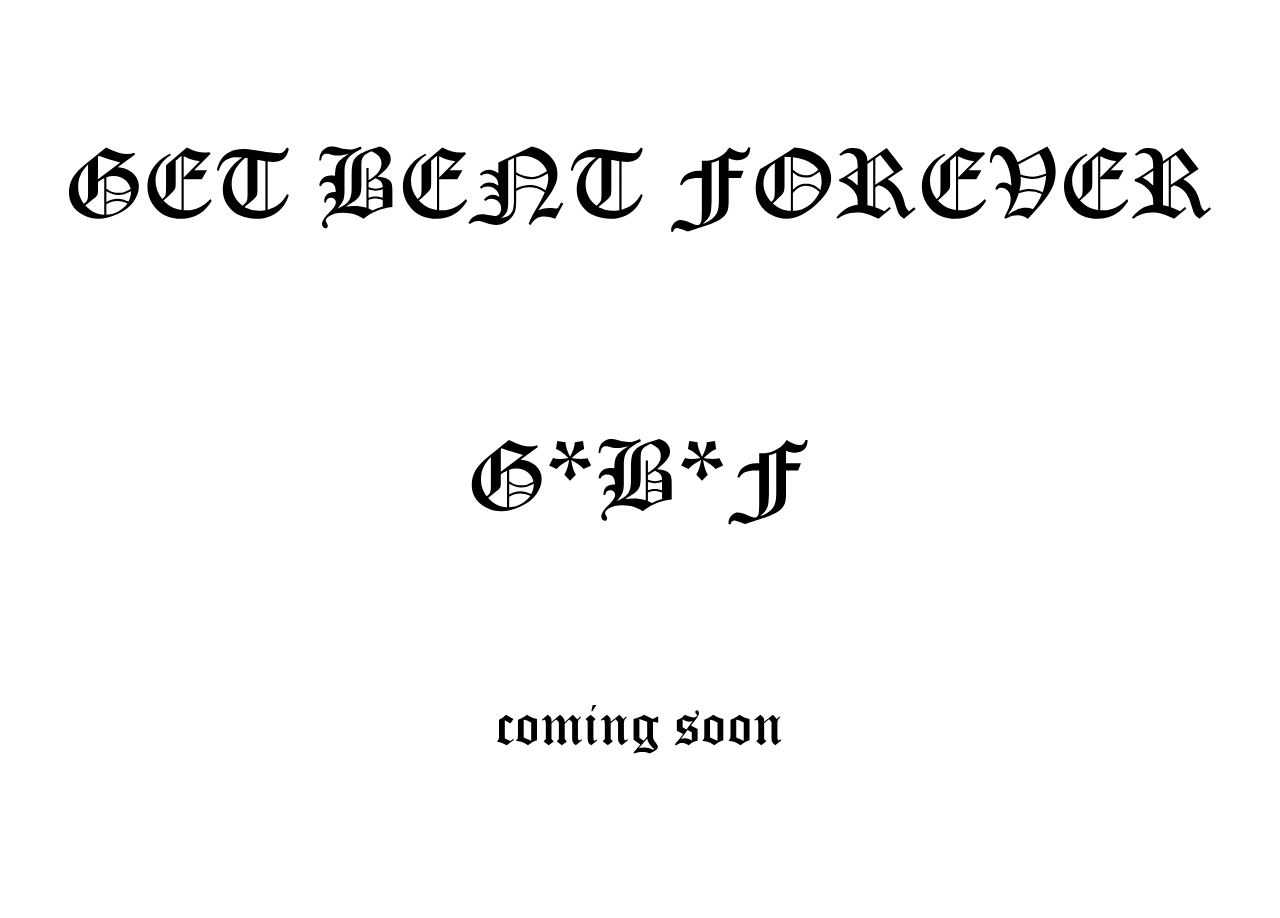
==== index.html @ 322b9543 "gbf initial" ====
<!DOCTYPE html>
<html lang="en">
<head>
  <meta charset="UTF-8">
  <meta name="viewport" content="width=device-width, initial-scale=1.0">
  <meta http-equiv="X-UA-Compatible" content="ie=edge">
  <link rel="stylesheet" href="style.css">
  <title>GET BENT FOREVER</title>
</head>
<body>
  <img src="GBF.svg" alt="GBF" id="logo">
</body>
</html>
---- style.css ----
* {
  box-sizing: border-box;
  margin: 0;
  padding: 0;
}

html {
  width: 100%;
  height: 100%;
  background: white;
}

html:before {
  content: "";
  position: fixed;
  top: 0px;
  left: 0px;
  width: 100%;
  height: 100%;
  background: white;
  z-index: -1;
}

body {
  display: flex;
  flex-direction: column;
  justify-content: center;
  width: 100%;
  height: 100%;
  font-family: Arial, Helvetica, sans-serif;
  color: white;
  -webkit-text-size-adjust: 100%;
}

p {
  margin: 1em 0 0.5em 0;
  padding: 0 0.5em;
}

a {
  color: inherit;
}

#logo {
  width: 100%;
  margin: 1em 0;
  padding: 0 1em;
}
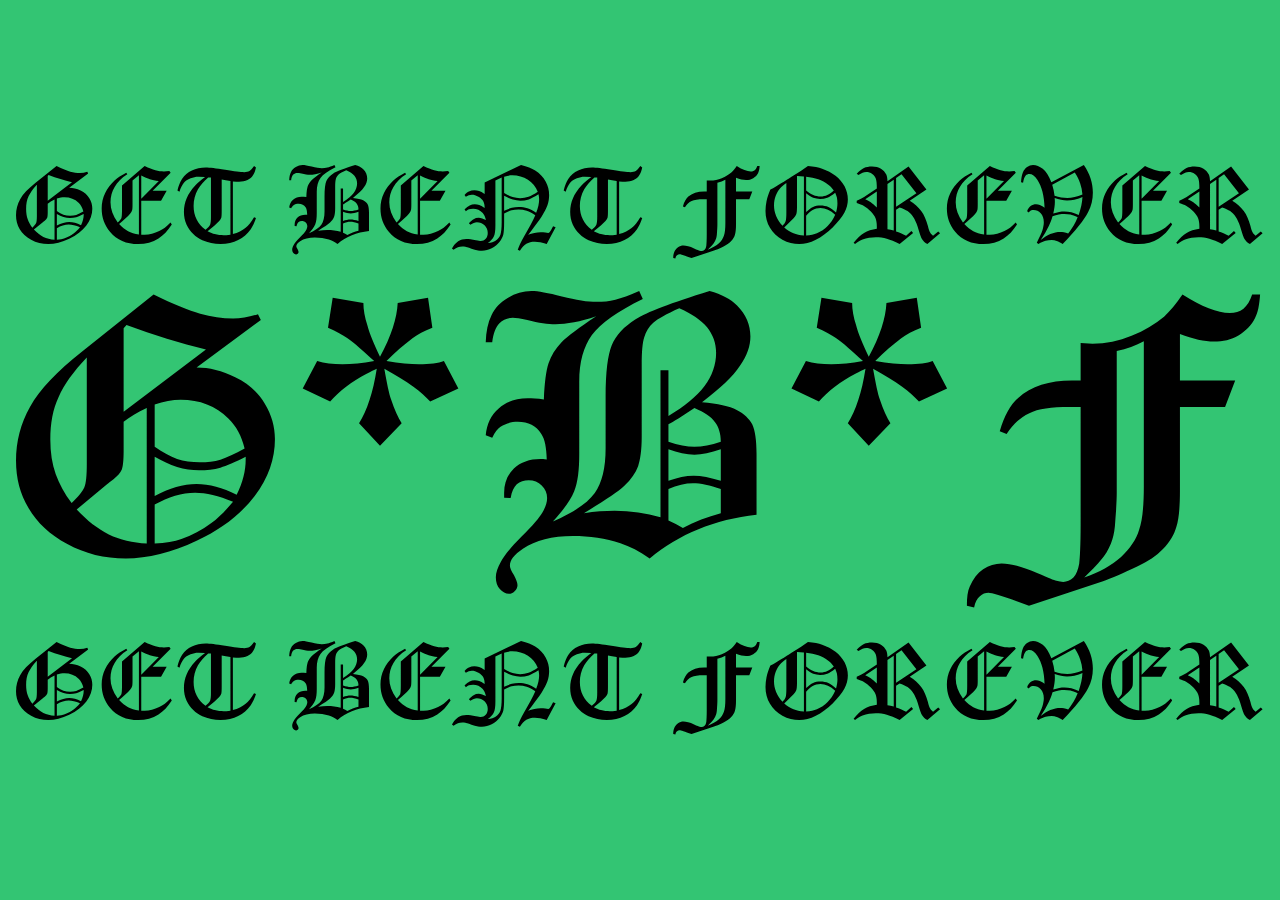
==== commit b9f9ccba: "color + logo" ====
--- a/index.html
+++ b/index.html
@@ -8,6 +8,8 @@
   <title>GET BENT FOREVER</title>
 </head>
 <body>
-  <img src="GBF.svg" alt="GBF" id="logo">
+  <img src="getbentforever.svg" alt="GBF" id="logo">
+  <img src="GBF_logotype.svg" alt="GBF" id="logo">
+  <img src="getbentforever.svg" alt="GBF" id="logo">
 </body>
 </html>--- a/style.css
+++ b/style.css
@@ -7,7 +7,7 @@
 html {
   width: 100%;
   height: 100%;
-  background: white;
+  background: #33c573;
 }
 
 html:before {
@@ -17,7 +17,7 @@
   left: 0px;
   width: 100%;
   height: 100%;
-  background: white;
+  background: #33c573;
   z-index: -1;
 }
 
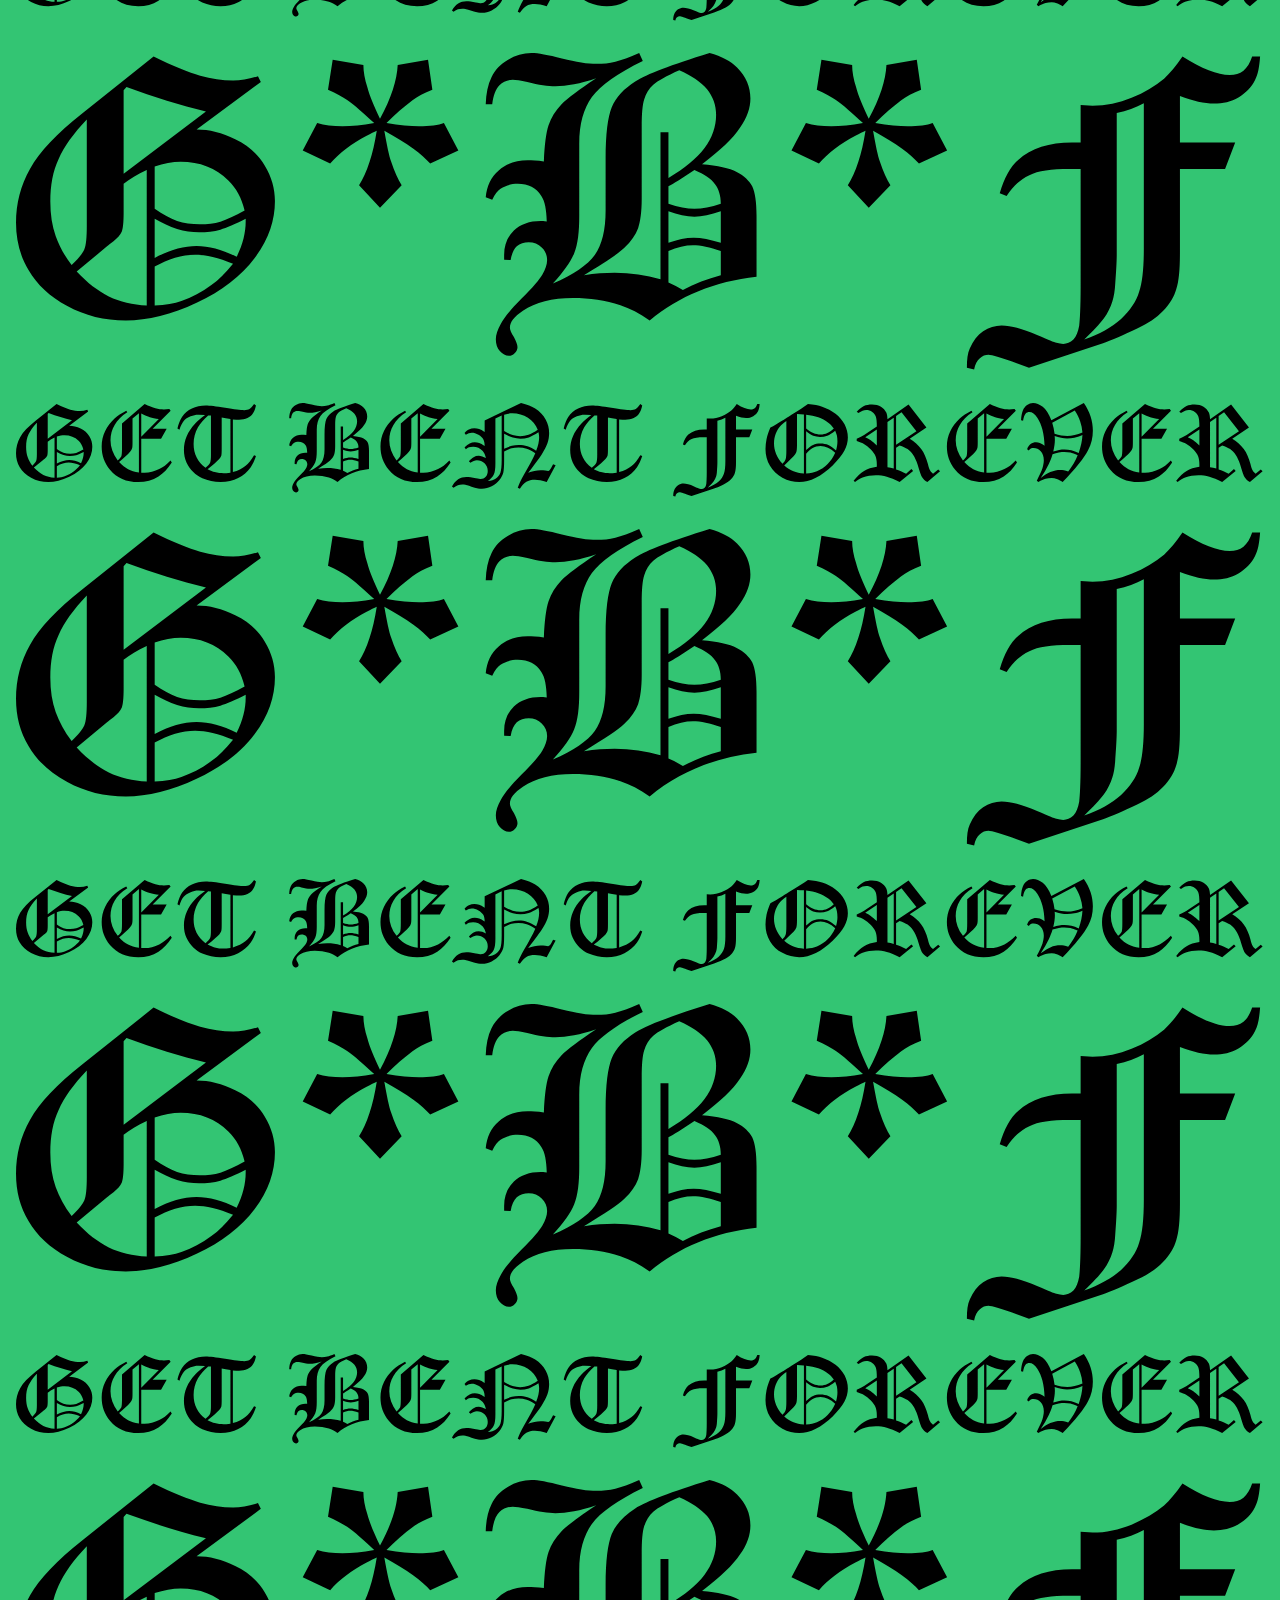
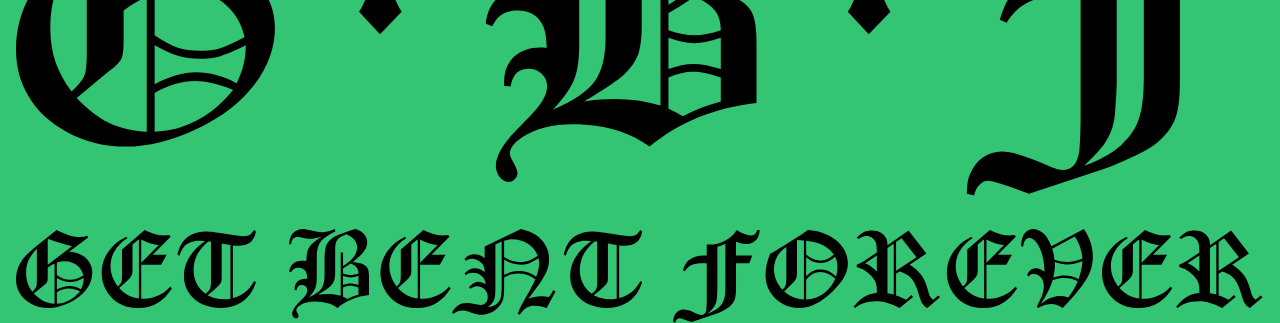
==== commit 4ad5b945: "Update index.html" ====
--- a/index.html
+++ b/index.html
@@ -11,5 +11,15 @@
   <img src="getbentforever.svg" alt="GBF" id="logo">
   <img src="GBF_logotype.svg" alt="GBF" id="logo">
   <img src="getbentforever.svg" alt="GBF" id="logo">
+  <img src="GBF_logotype.svg" alt="GBF" id="logo">
+  <img src="getbentforever.svg" alt="GBF" id="logo">
+  <img src="GBF_logotype.svg" alt="GBF" id="logo">
+  <img src="getbentforever.svg" alt="GBF" id="logo">
+  <img src="GBF_logotype.svg" alt="GBF" id="logo">
+  <img src="getbentforever.svg" alt="GBF" id="logo">
+  <img src="GBF_logotype.svg" alt="GBF" id="logo">
+  <img src="getbentforever.svg" alt="GBF" id="logo">
+  <img src="GBF_logotype.svg" alt="GBF" id="logo">
+  <img src="getbentforever.svg" alt="GBF" id="logo">
 </body>
-</html>+</html>
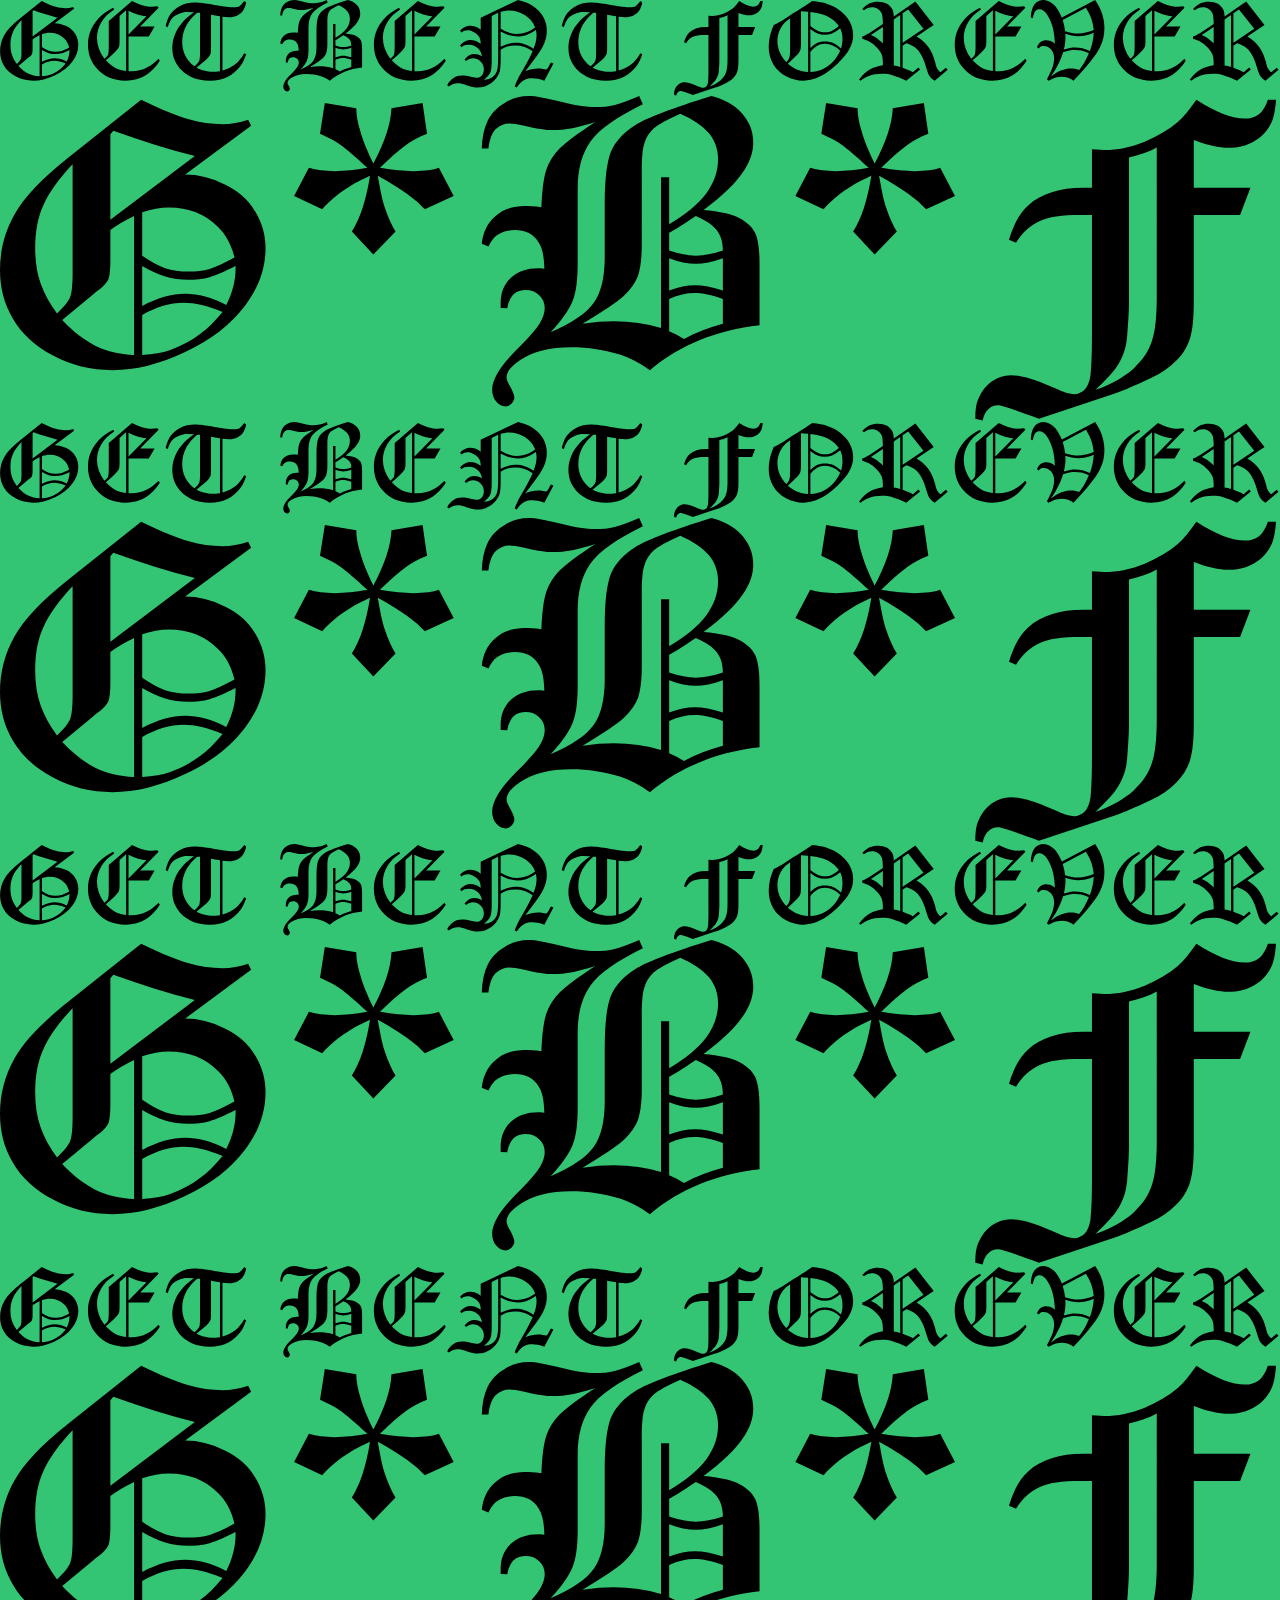
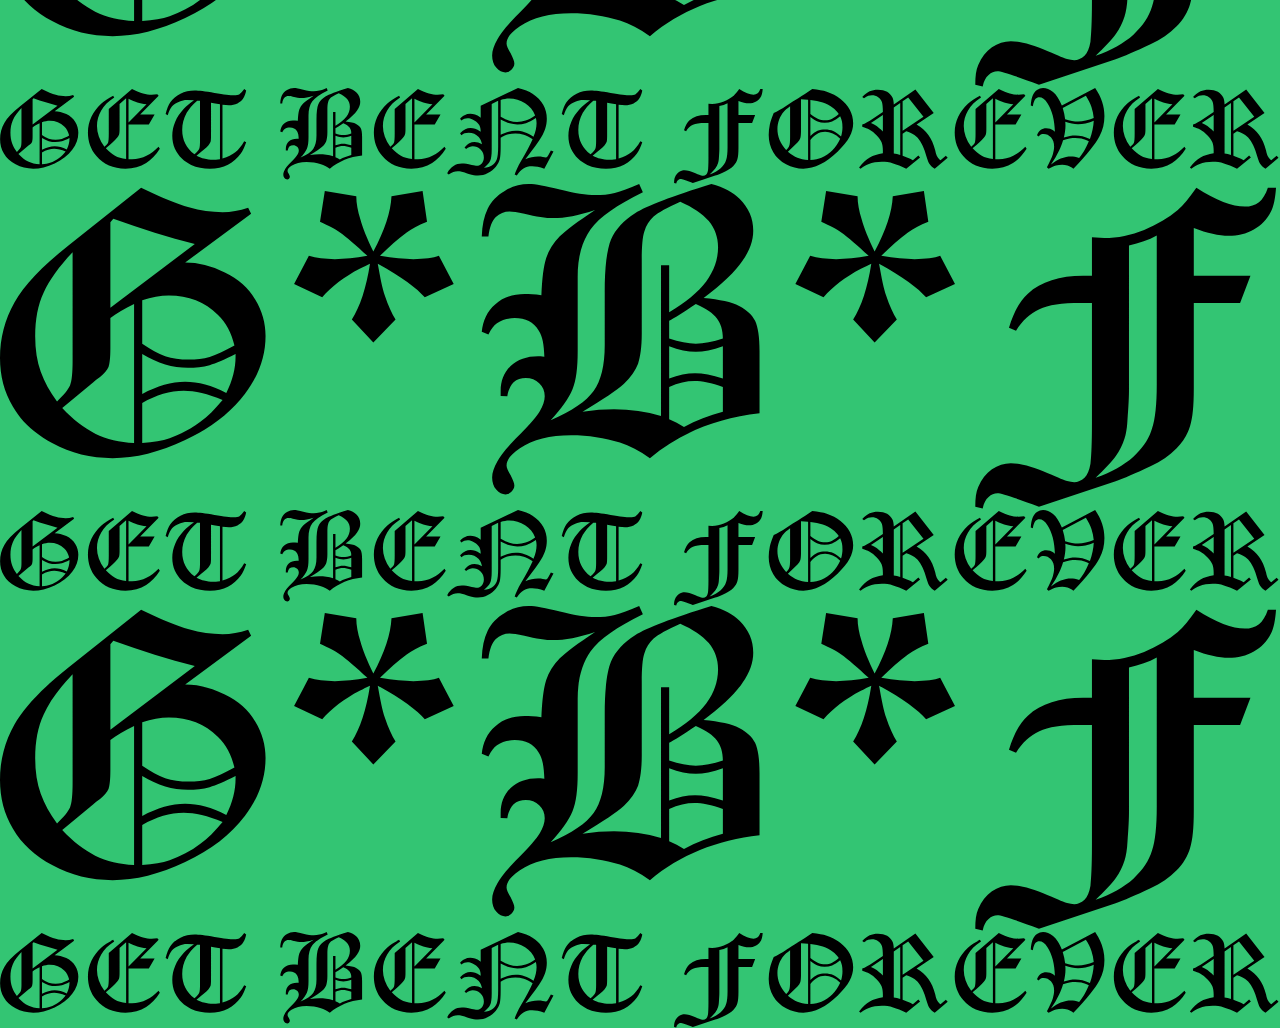
==== commit 80d27dc1: "Update index.html" ====
--- a/index.html
+++ b/index.html
@@ -5,21 +5,21 @@
   <meta name="viewport" content="width=device-width, initial-scale=1.0">
   <meta http-equiv="X-UA-Compatible" content="ie=edge">
   <link rel="stylesheet" href="style.css">
-  <title>GET BENT FOREVER</title>
+  <title>G*B*F</title>
 </head>
 <body>
-  <img src="getbentforever.svg" alt="GBF" id="logo">
-  <img src="GBF_logotype.svg" alt="GBF" id="logo">
-  <img src="getbentforever.svg" alt="GBF" id="logo">
-  <img src="GBF_logotype.svg" alt="GBF" id="logo">
-  <img src="getbentforever.svg" alt="GBF" id="logo">
-  <img src="GBF_logotype.svg" alt="GBF" id="logo">
-  <img src="getbentforever.svg" alt="GBF" id="logo">
-  <img src="GBF_logotype.svg" alt="GBF" id="logo">
-  <img src="getbentforever.svg" alt="GBF" id="logo">
-  <img src="GBF_logotype.svg" alt="GBF" id="logo">
-  <img src="getbentforever.svg" alt="GBF" id="logo">
-  <img src="GBF_logotype.svg" alt="GBF" id="logo">
-  <img src="getbentforever.svg" alt="GBF" id="logo">
+<img src="getbentforever.svg" alt="GBF" class="logo">
+<img src="GBF_logotype.svg" alt="GBF" class="logo">
+<img src="getbentforever.svg" alt="GBF" class="logo">
+<img src="GBF_logotype.svg" alt="GBF" class="logo">
+<img src="getbentforever.svg" alt="GBF" class="logo">
+<img src="GBF_logotype.svg" alt="GBF" class="logo">
+<img src="getbentforever.svg" alt="GBF" class="logo">
+<img src="GBF_logotype.svg" alt="GBF" class="logo">
+<img src="getbentforever.svg" alt="GBF" class="logo">
+<img src="GBF_logotype.svg" alt="GBF" class="logo">
+<img src="getbentforever.svg" alt="GBF" class="logo">
+<img src="GBF_logotype.svg" alt="GBF" class="logo">
+<img src="getbentforever.svg" alt="GBF" class="logo">
 </body>
 </html>
--- a/style.css
+++ b/style.css
@@ -24,7 +24,6 @@
 body {
   display: flex;
   flex-direction: column;
-  justify-content: center;
   width: 100%;
   height: 100%;
   font-family: Arial, Helvetica, sans-serif;
@@ -45,4 +44,4 @@
   width: 100%;
   margin: 1em 0;
   padding: 0 1em;
-}+}
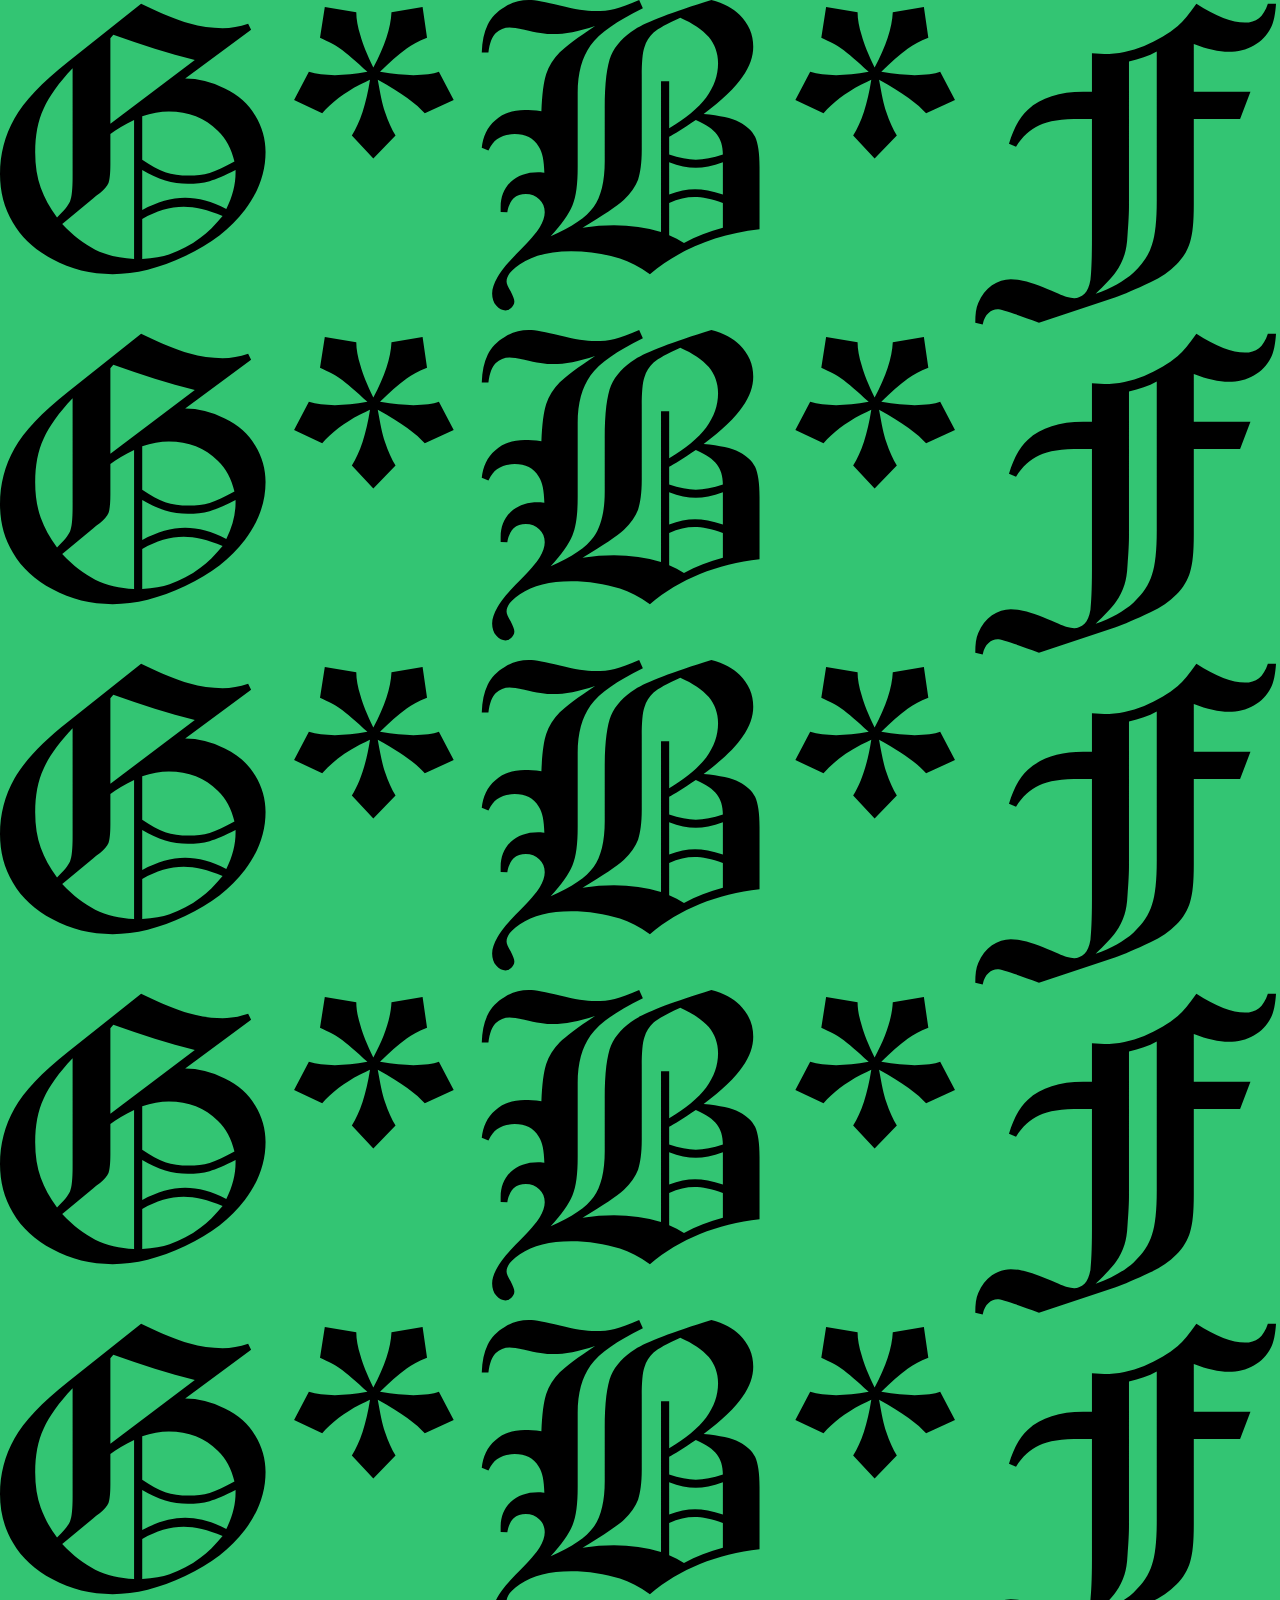
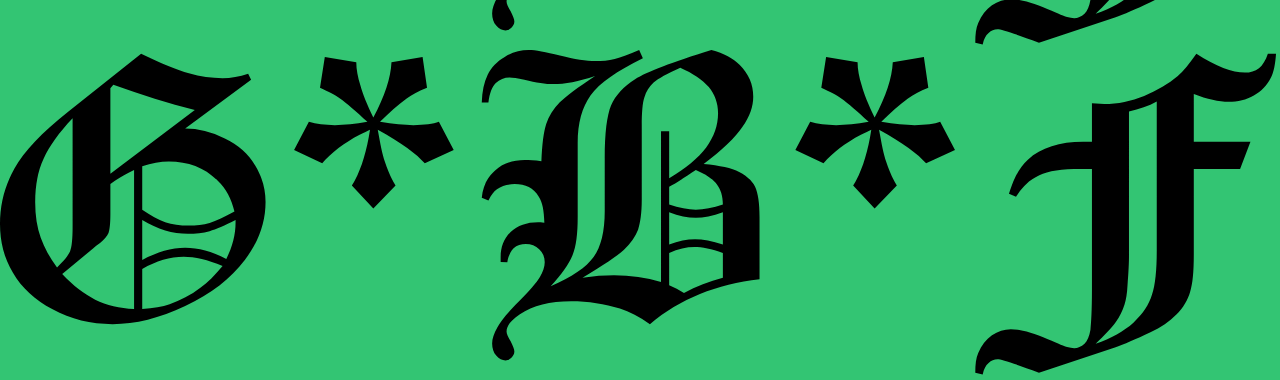
==== commit 2f741cfe: "sssh" ====
--- a/index.html
+++ b/index.html
@@ -8,18 +8,11 @@
   <title>G*B*F</title>
 </head>
 <body>
-<img src="getbentforever.svg" alt="GBF" class="logo">
-<img src="GBF_logotype.svg" alt="GBF" class="logo">
-<img src="getbentforever.svg" alt="GBF" class="logo">
-<img src="GBF_logotype.svg" alt="GBF" class="logo">
-<img src="getbentforever.svg" alt="GBF" class="logo">
-<img src="GBF_logotype.svg" alt="GBF" class="logo">
-<img src="getbentforever.svg" alt="GBF" class="logo">
-<img src="GBF_logotype.svg" alt="GBF" class="logo">
-<img src="getbentforever.svg" alt="GBF" class="logo">
-<img src="GBF_logotype.svg" alt="GBF" class="logo">
-<img src="getbentforever.svg" alt="GBF" class="logo">
-<img src="GBF_logotype.svg" alt="GBF" class="logo">
-<img src="getbentforever.svg" alt="GBF" class="logo">
+  <img src="GBF_logotype.svg" alt="GBF" class="logo">
+  <img src="GBF_logotype.svg" alt="GBF" class="logo">
+  <img src="GBF_logotype.svg" alt="GBF" class="logo">
+  <img src="GBF_logotype.svg" alt="GBF" class="logo">
+  <img src="GBF_logotype.svg" alt="GBF" class="logo">
+  <img src="GBF_logotype.svg" alt="GBF" class="logo">
 </body>
 </html>
--- a/style.css
+++ b/style.css
@@ -1,5 +1,6 @@
 * {
-  box-sizing: border-box;
+  -webkit-box-sizing: border-box;
+          box-sizing: border-box;
   margin: 0;
   padding: 0;
 }
@@ -10,38 +11,165 @@
   background: #33c573;
 }
 
-html:before {
-  content: "";
-  position: fixed;
-  top: 0px;
-  left: 0px;
-  width: 100%;
-  height: 100%;
-  background: #33c573;
-  z-index: -1;
+html#ofh {
+  overflow: hidden;
 }
 
 body {
-  display: flex;
-  flex-direction: column;
   width: 100%;
-  height: 100%;
-  font-family: Arial, Helvetica, sans-serif;
-  color: white;
   -webkit-text-size-adjust: 100%;
 }
 
-p {
-  margin: 1em 0 0.5em 0;
-  padding: 0 0.5em;
+body#h {
+  height: 100%;
 }
 
-a {
-  color: inherit;
+.logo {
+  width: 100%;
 }
 
-#logo {
+.eip {
   width: 100%;
-  margin: 1em 0;
-  padding: 0 1em;
+  height: 100%;
+  position: absolute;
+  top: 0;
+  left: 0;
+  -webkit-animation: eip 10s linear infinite;
+          animation: eip 10s linear infinite;
 }
+
+@-webkit-keyframes eip {
+  0% {
+    -webkit-transform: translateX(100%);
+            transform: translateX(100%);
+  }
+  100% {
+    -webkit-transform: translateX(-100%);
+            transform: translateX(-100%);
+  }
+}
+
+@keyframes eip {
+  0% {
+    -webkit-transform: translateX(100%);
+            transform: translateX(100%);
+  }
+  100% {
+    -webkit-transform: translateX(-100%);
+            transform: translateX(-100%);
+  }
+}
+
+.sssh {
+  width: 50%;
+  position: absolute;
+  left: 50%;
+  -webkit-transform: translateX(-50%);
+          transform: translateX(-50%);
+}
+
+@media (orientation: portrait) {
+  .sssh {
+    width: 90%;
+  }
+}
+
+#stay {
+  bottom: 51%;
+}
+
+#safe {
+  top: 51%;
+  -webkit-animation: safe 4s linear infinite;
+          animation: safe 4s linear infinite;
+}
+
+#home {
+  top: 51%;
+  -webkit-animation: home 4s linear infinite;
+          animation: home 4s linear infinite;
+}
+
+@-webkit-keyframes safe {
+  0% {
+    opacity: 0;
+  }
+  5% {
+    opacity: 0;
+  }
+  12.5% {
+    opacity: 1;
+  }
+  37.5% {
+    opacity: 1;
+  }
+  45% {
+    opacity: 0;
+  }
+  100% {
+    opacity: 0;
+  }
+}
+
+@keyframes safe {
+  0% {
+    opacity: 0;
+  }
+  5% {
+    opacity: 0;
+  }
+  12.5% {
+    opacity: 1;
+  }
+  37.5% {
+    opacity: 1;
+  }
+  45% {
+    opacity: 0;
+  }
+  100% {
+    opacity: 0;
+  }
+}
+
+@-webkit-keyframes home {
+  0% {
+    opacity: 0;
+  }
+  55% {
+    opacity: 0;
+  }
+  62.5% {
+    opacity: 1;
+  }
+  87.5% {
+    opacity: 1;
+  }
+  95% {
+    opacity: 0;
+  }
+  100% {
+    opacity: 0;
+  }
+}
+
+@keyframes home {
+  0% {
+    opacity: 0;
+  }
+  55% {
+    opacity: 0;
+  }
+  62.5% {
+    opacity: 1;
+  }
+  87.5% {
+    opacity: 1;
+  }
+  95% {
+    opacity: 0;
+  }
+  100% {
+    opacity: 0;
+  }
+}
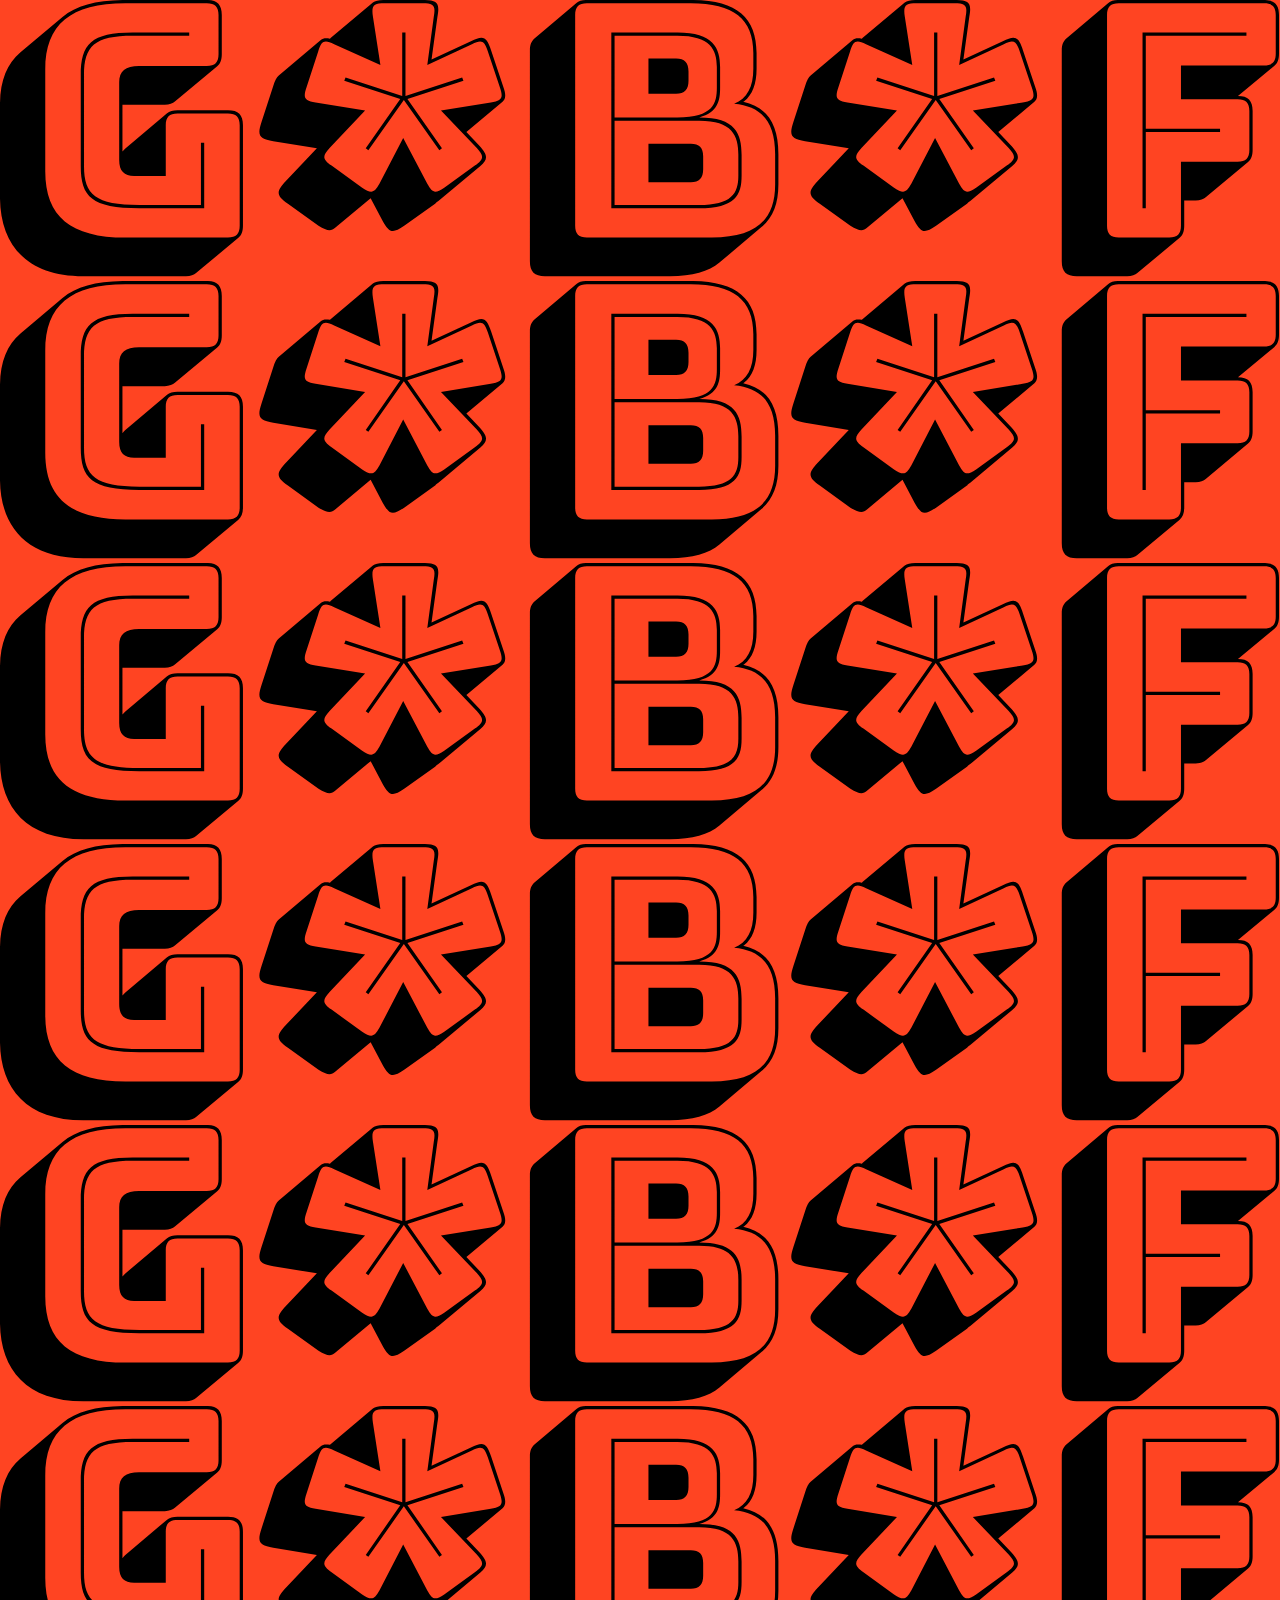
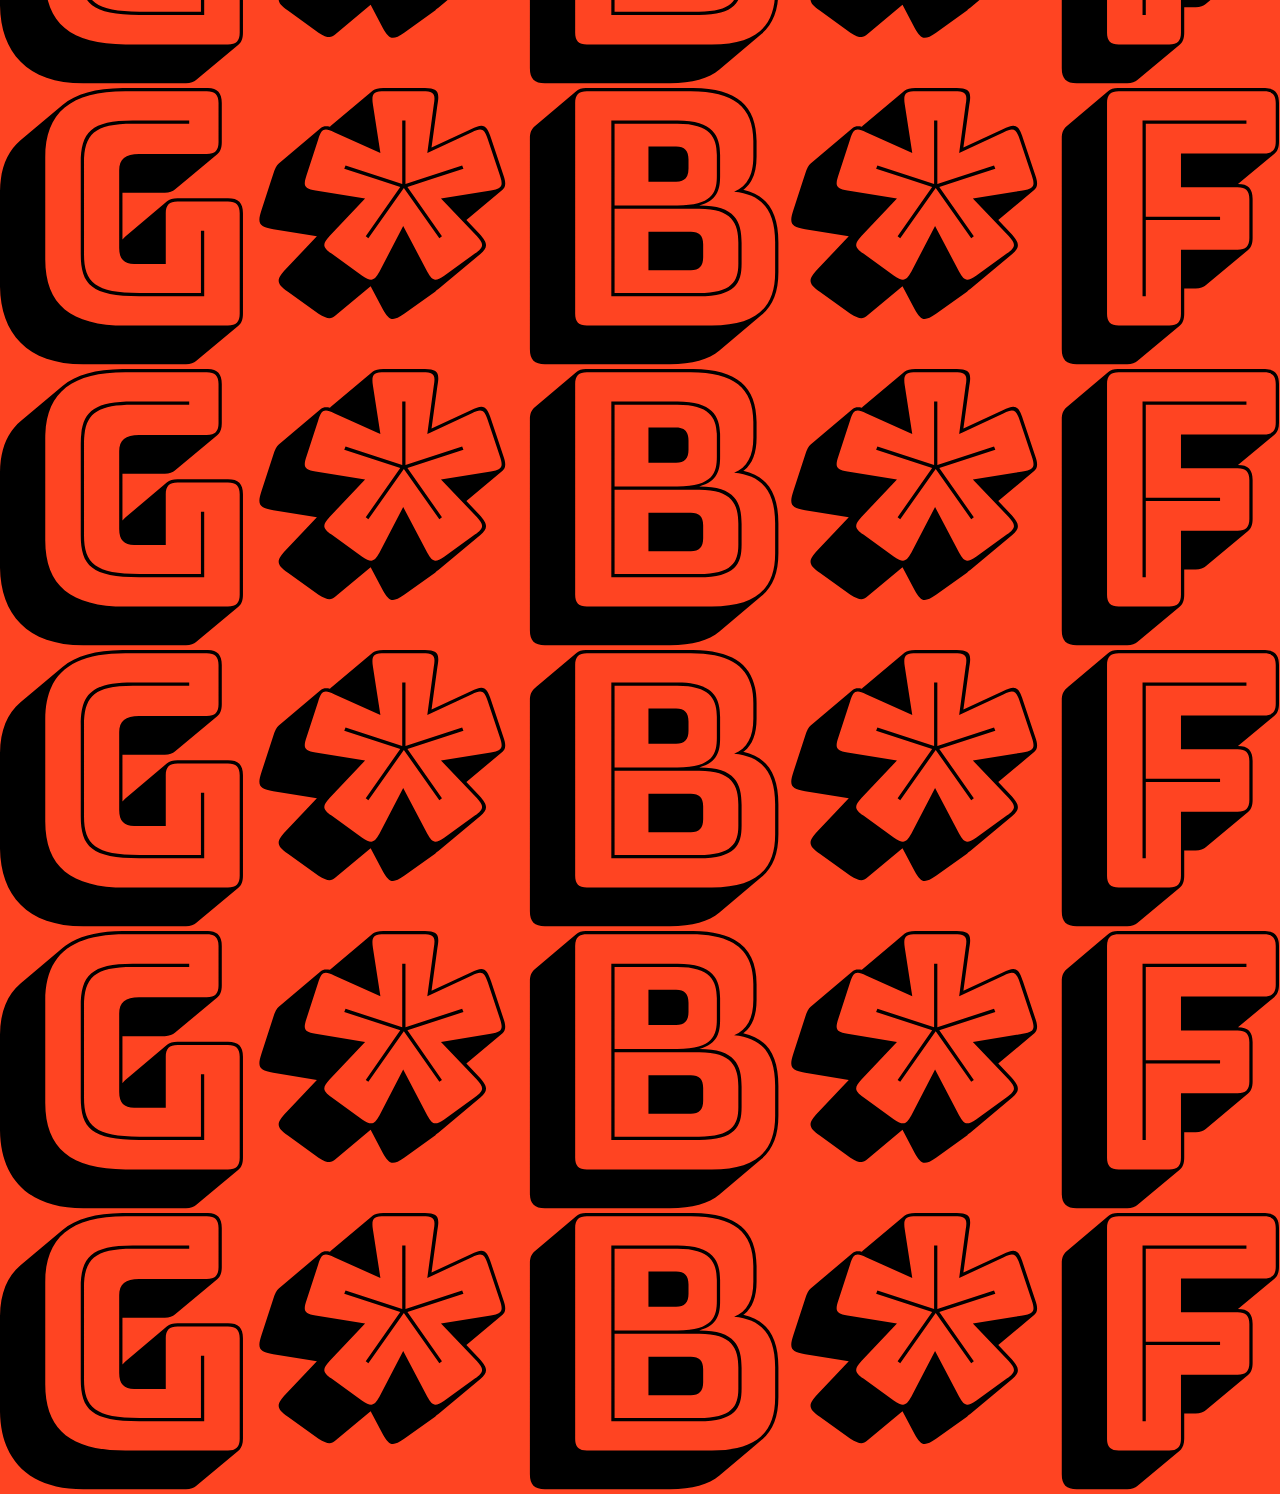
==== commit 3905c46c: "update" ====
--- a/index.html
+++ b/index.html
@@ -5,14 +5,19 @@
   <meta name="viewport" content="width=device-width, initial-scale=1.0">
   <meta http-equiv="X-UA-Compatible" content="ie=edge">
   <link rel="stylesheet" href="style.css">
-  <title>G*B*F</title>
+  <title>GET*BENT*FOREVER</title>
 </head>
 <body>
-  <img src="GBF_logotype.svg" alt="GBF" class="logo">
-  <img src="GBF_logotype.svg" alt="GBF" class="logo">
-  <img src="GBF_logotype.svg" alt="GBF" class="logo">
-  <img src="GBF_logotype.svg" alt="GBF" class="logo">
-  <img src="GBF_logotype.svg" alt="GBF" class="logo">
-  <img src="GBF_logotype.svg" alt="GBF" class="logo">
+  <img src="./svg/gbf.svg" alt="GBF" class="logo">
+  <img src="./svg/gbf.svg" alt="GBF" class="logo">
+  <img src="./svg/gbf.svg" alt="GBF" class="logo">
+  <img src="./svg/gbf.svg" alt="GBF" class="logo">
+  <img src="./svg/gbf.svg" alt="GBF" class="logo">
+  <img src="./svg/gbf.svg" alt="GBF" class="logo">
+  <img src="./svg/gbf.svg" alt="GBF" class="logo">
+  <img src="./svg/gbf.svg" alt="GBF" class="logo">
+  <img src="./svg/gbf.svg" alt="GBF" class="logo">
+  <img src="./svg/gbf.svg" alt="GBF" class="logo">
+  <img src="./svg/gbf.svg" alt="GBF" class="logo">
 </body>
 </html>
--- a/style.css
+++ b/style.css
@@ -8,7 +8,7 @@
 html {
   width: 100%;
   height: 100%;
-  background: #33c573;
+  background: #ff4422;
 }
 
 html#ofh {
@@ -20,49 +20,53 @@
   -webkit-text-size-adjust: 100%;
 }
 
-body#h {
-  height: 100%;
-}
-
 .logo {
   width: 100%;
 }
 
-.eip {
+.iip, .etr, .smim {
   width: 100%;
   height: 100%;
   position: absolute;
   top: 0;
   left: 0;
-  -webkit-animation: eip 10s linear infinite;
-          animation: eip 10s linear infinite;
-}
-
-@-webkit-keyframes eip {
-  0% {
-    -webkit-transform: translateX(100%);
-            transform: translateX(100%);
-  }
-  100% {
-    -webkit-transform: translateX(-100%);
-            transform: translateX(-100%);
-  }
-}
-
-@keyframes eip {
-  0% {
-    -webkit-transform: translateX(100%);
-            transform: translateX(100%);
-  }
-  100% {
-    -webkit-transform: translateX(-100%);
-            transform: translateX(-100%);
+  -webkit-animation: pulse 2s ease-in-out infinite;
+          animation: pulse 2s ease-in-out infinite;
+}
+
+@-webkit-keyframes pulse {
+  0% {
+    -webkit-transform: scale(0.9);
+            transform: scale(0.9);
+  }
+  50% {
+    -webkit-transform: scale(1.1);
+            transform: scale(1.1);
+  }
+  100% {
+    -webkit-transform: scale(0.9);
+            transform: scale(0.9);
+  }
+}
+
+@keyframes pulse {
+  0% {
+    -webkit-transform: scale(0.9);
+            transform: scale(0.9);
+  }
+  50% {
+    -webkit-transform: scale(1.1);
+            transform: scale(1.1);
+  }
+  100% {
+    -webkit-transform: scale(0.9);
+            transform: scale(0.9);
   }
 }
 
 .sssh {
   width: 50%;
-  position: absolute;
+  position: fixed;
   left: 50%;
   -webkit-transform: translateX(-50%);
           transform: translateX(-50%);
@@ -80,96 +84,124 @@
 
 #safe {
   top: 51%;
-  -webkit-animation: safe 4s linear infinite;
-          animation: safe 4s linear infinite;
+  -webkit-animation: safe 3s linear infinite;
+          animation: safe 3s linear infinite;
 }
 
 #home {
   top: 51%;
-  -webkit-animation: home 4s linear infinite;
-          animation: home 4s linear infinite;
+  -webkit-animation: home 3s linear infinite;
+          animation: home 3s linear infinite;
 }
 
 @-webkit-keyframes safe {
   0% {
-    opacity: 0;
-  }
-  5% {
-    opacity: 0;
-  }
-  12.5% {
-    opacity: 1;
-  }
-  37.5% {
-    opacity: 1;
-  }
-  45% {
-    opacity: 0;
-  }
-  100% {
-    opacity: 0;
+    -webkit-transform: translateX(-50%);
+            transform: translateX(-50%);
+    opacity: 1;
+  }
+  40% {
+    -webkit-transform: translateX(-50%);
+            transform: translateX(-50%);
+    opacity: 1;
+  }
+  50% {
+    -webkit-transform: translateX(-150%);
+            transform: translateX(-150%);
+    opacity: 0;
+  }
+  90% {
+    -webkit-transform: translateX(-150%);
+            transform: translateX(-150%);
+    opacity: 0;
+  }
+  100% {
+    -webkit-transform: translateX(-50%);
+            transform: translateX(-50%);
+    opacity: 1;
   }
 }
 
 @keyframes safe {
   0% {
-    opacity: 0;
-  }
-  5% {
-    opacity: 0;
-  }
-  12.5% {
-    opacity: 1;
-  }
-  37.5% {
-    opacity: 1;
-  }
-  45% {
-    opacity: 0;
-  }
-  100% {
-    opacity: 0;
+    -webkit-transform: translateX(-50%);
+            transform: translateX(-50%);
+    opacity: 1;
+  }
+  40% {
+    -webkit-transform: translateX(-50%);
+            transform: translateX(-50%);
+    opacity: 1;
+  }
+  50% {
+    -webkit-transform: translateX(-150%);
+            transform: translateX(-150%);
+    opacity: 0;
+  }
+  90% {
+    -webkit-transform: translateX(-150%);
+            transform: translateX(-150%);
+    opacity: 0;
+  }
+  100% {
+    -webkit-transform: translateX(-50%);
+            transform: translateX(-50%);
+    opacity: 1;
   }
 }
 
 @-webkit-keyframes home {
   0% {
-    opacity: 0;
-  }
-  55% {
-    opacity: 0;
-  }
-  62.5% {
-    opacity: 1;
-  }
-  87.5% {
-    opacity: 1;
-  }
-  95% {
-    opacity: 0;
-  }
-  100% {
+    -webkit-transform: translateX(50%);
+            transform: translateX(50%);
+    opacity: 0;
+  }
+  40% {
+    -webkit-transform: translateX(50%);
+            transform: translateX(50%);
+    opacity: 0;
+  }
+  50% {
+    -webkit-transform: translateX(-50%);
+            transform: translateX(-50%);
+    opacity: 1;
+  }
+  90% {
+    -webkit-transform: translateX(-50%);
+            transform: translateX(-50%);
+    opacity: 1;
+  }
+  100% {
+    -webkit-transform: translateX(50%);
+            transform: translateX(50%);
     opacity: 0;
   }
 }
 
 @keyframes home {
   0% {
-    opacity: 0;
-  }
-  55% {
-    opacity: 0;
-  }
-  62.5% {
-    opacity: 1;
-  }
-  87.5% {
-    opacity: 1;
-  }
-  95% {
-    opacity: 0;
-  }
-  100% {
-    opacity: 0;
-  }
-}
+    -webkit-transform: translateX(50%);
+            transform: translateX(50%);
+    opacity: 0;
+  }
+  40% {
+    -webkit-transform: translateX(50%);
+            transform: translateX(50%);
+    opacity: 0;
+  }
+  50% {
+    -webkit-transform: translateX(-50%);
+            transform: translateX(-50%);
+    opacity: 1;
+  }
+  90% {
+    -webkit-transform: translateX(-50%);
+            transform: translateX(-50%);
+    opacity: 1;
+  }
+  100% {
+    -webkit-transform: translateX(50%);
+            transform: translateX(50%);
+    opacity: 0;
+  }
+}
